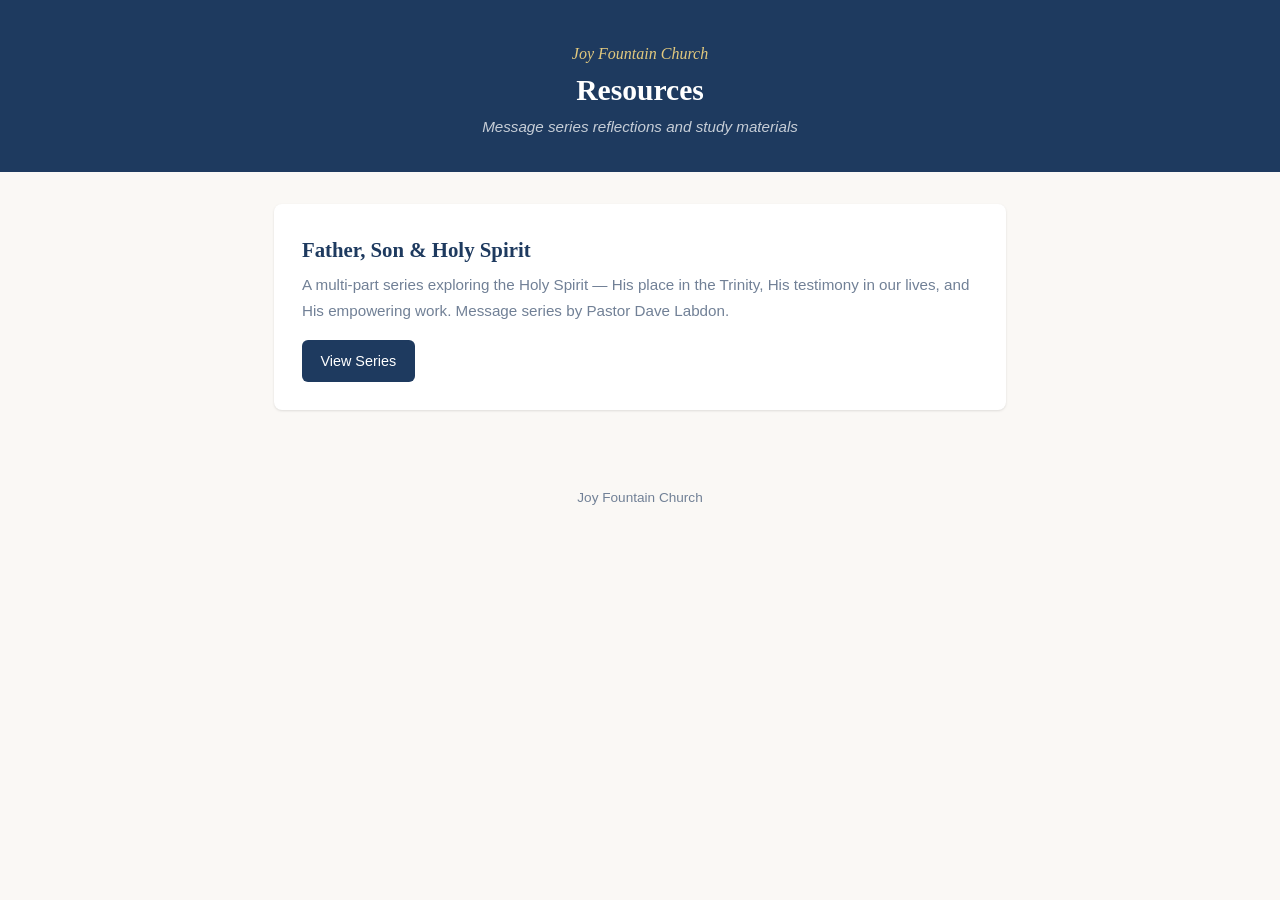
==== index.html @ 9b5f1e60 "Add Holy Spirit series resource pages with interactive forms Static site for Joy Fountain Church res" ====
<!DOCTYPE html>
<html lang="en">
<head>
  <meta charset="UTF-8">
  <meta name="viewport" content="width=device-width, initial-scale=1.0">
  <title>Resources - Joy Fountain Church</title>
  <link rel="stylesheet" href="style.css">
</head>
<body>
  <header class="site-header">
    <p class="church-name">Joy Fountain Church</p>
    <h1>Resources</h1>
    <p class="subtitle">Message series reflections and study materials</p>
  </header>

  <div class="container">
    <div class="card">
      <h2>Father, Son &amp; Holy Spirit</h2>
      <p class="card-desc">A multi-part series exploring the Holy Spirit &mdash; His place in the Trinity, His testimony in our lives, and His empowering work. Message series by Pastor Dave Labdon.</p>
      <div class="card-actions">
        <a href="2025-holy-spirit/" class="btn btn-primary">View Series</a>
      </div>
    </div>
  </div>

  <footer class="site-footer">
    Joy Fountain Church
  </footer>
</body>
</html>
---- style.css ----
:root {
  --primary: #1e3a5f;
  --primary-light: #2c5282;
  --accent: #c9a84c;
  --accent-light: #e2c97e;
  --bg: #faf8f5;
  --bg-card: #ffffff;
  --text: #2d3748;
  --text-light: #718096;
  --border: #e2e8f0;
  --input-bg: #edf2f7;
}

*, *::before, *::after {
  margin: 0;
  padding: 0;
  box-sizing: border-box;
}

body {
  font-family: -apple-system, BlinkMacSystemFont, 'Segoe UI', Roboto, sans-serif;
  background: var(--bg);
  color: var(--text);
  line-height: 1.7;
}

/* Header */
.site-header {
  text-align: center;
  padding: 2.5rem 1.5rem 2rem;
  background: var(--primary);
  color: white;
}

.site-header .church-name {
  font-family: Georgia, 'Times New Roman', serif;
  font-style: italic;
  font-size: 1rem;
  color: var(--accent-light);
  margin-bottom: 0.25rem;
}

.site-header h1 {
  font-family: Georgia, 'Times New Roman', serif;
  font-size: 1.85rem;
  font-weight: 700;
  margin-bottom: 0.25rem;
  line-height: 1.3;
}

.site-header .subtitle {
  font-size: 0.95rem;
  color: rgba(255, 255, 255, 0.75);
  font-style: italic;
}

/* Container */
.container {
  max-width: 780px;
  margin: 0 auto;
  padding: 2rem 1.5rem;
}

/* Breadcrumb */
.breadcrumb {
  max-width: 780px;
  margin: 0 auto;
  padding: 0.75rem 1.5rem;
  font-size: 0.9rem;
  color: var(--text-light);
}

.breadcrumb a {
  color: var(--primary-light);
  text-decoration: none;
}

.breadcrumb a:hover {
  text-decoration: underline;
}

/* Cards */
.card {
  background: var(--bg-card);
  border-radius: 8px;
  box-shadow: 0 1px 3px rgba(0, 0, 0, 0.08), 0 1px 2px rgba(0, 0, 0, 0.04);
  padding: 1.75rem;
  margin-bottom: 1.25rem;
}

.card h2 {
  font-family: Georgia, 'Times New Roman', serif;
  color: var(--primary);
  font-size: 1.3rem;
  margin-bottom: 0.35rem;
}

.card .card-desc {
  color: var(--text-light);
  margin-bottom: 1rem;
  font-size: 0.95rem;
}

.card-actions {
  display: flex;
  gap: 0.6rem;
  flex-wrap: wrap;
}

/* Series intro */
.series-intro {
  font-style: italic;
  color: var(--text-light);
  margin-bottom: 2rem;
  border-left: 3px solid var(--accent);
  padding-left: 1rem;
  line-height: 1.8;
}

/* Buttons */
.btn {
  display: inline-flex;
  align-items: center;
  gap: 0.4rem;
  padding: 0.55rem 1.15rem;
  border-radius: 6px;
  font-size: 0.9rem;
  font-weight: 500;
  text-decoration: none;
  border: none;
  cursor: pointer;
  transition: background 0.2s, color 0.2s, border-color 0.2s;
  font-family: inherit;
}

.btn-primary {
  background: var(--primary);
  color: white;
}

.btn-primary:hover {
  background: var(--primary-light);
}

.btn-accent {
  background: var(--accent);
  color: white;
}

.btn-accent:hover {
  background: #b8993f;
}

.btn-outline {
  background: transparent;
  border: 2px solid var(--border);
  color: var(--text);
}

.btn-outline:hover {
  border-color: var(--primary);
  color: var(--primary);
}

.btn:disabled {
  opacity: 0.6;
  cursor: not-allowed;
}

/* Form page styles */
.intro-text {
  font-style: italic;
  color: var(--text-light);
  border-left: 3px solid var(--accent);
  padding-left: 1rem;
  margin-bottom: 2rem;
  line-height: 1.8;
}

.form-section {
  margin-bottom: 2.5rem;
}

.form-section h2 {
  font-family: Georgia, 'Times New Roman', serif;
  color: var(--primary);
  font-size: 1.25rem;
  border-bottom: 2px solid var(--accent);
  padding-bottom: 0.4rem;
  margin-bottom: 1.25rem;
}

.context {
  margin-bottom: 1.25rem;
  color: var(--text-light);
}

.question-group {
  margin-bottom: 1.5rem;
}

.question-group label {
  display: block;
  font-weight: 500;
  margin-bottom: 0.4rem;
  line-height: 1.65;
}

.question-group textarea {
  width: 100%;
  min-height: 110px;
  padding: 0.7rem;
  border: 2px solid var(--border);
  border-radius: 6px;
  font-family: inherit;
  font-size: 0.95rem;
  line-height: 1.6;
  background: var(--input-bg);
  color: var(--text);
  resize: vertical;
  transition: border-color 0.2s, background 0.2s;
}

.question-group textarea:focus {
  outline: none;
  border-color: var(--primary-light);
  background: white;
}

.prayer-box {
  background: var(--input-bg);
  border-left: 4px solid var(--accent);
  padding: 1.25rem 1.5rem;
  font-style: italic;
  border-radius: 0 6px 6px 0;
  margin-bottom: 1rem;
  line-height: 1.8;
}

.form-actions {
  display: flex;
  gap: 0.75rem;
  flex-wrap: wrap;
  padding-top: 1.5rem;
  border-top: 1px solid var(--border);
}

.closing-text {
  text-align: center;
  color: var(--text-light);
  font-style: italic;
  margin-top: 1.5rem;
  font-size: 0.95rem;
}

.response-text {
  white-space: pre-wrap;
  padding: 0.7rem;
  background: var(--input-bg);
  border-radius: 6px;
  min-height: 1.5rem;
  line-height: 1.6;
  font-size: 0.95rem;
}

/* Footer */
.site-footer {
  text-align: center;
  padding: 1.5rem;
  color: var(--text-light);
  font-size: 0.85rem;
}

/* Save indicator */
.save-indicator {
  position: fixed;
  bottom: 1.25rem;
  right: 1.25rem;
  background: var(--primary);
  color: white;
  padding: 0.4rem 0.85rem;
  border-radius: 6px;
  font-size: 0.8rem;
  opacity: 0;
  transition: opacity 0.3s;
  pointer-events: none;
}

.save-indicator.show {
  opacity: 1;
}

/* Print styles */
@media print {
  body { background: white; }
  .site-header { background: none; color: var(--text); padding: 1rem 0; border-bottom: 2px solid var(--primary); }
  .site-header .church-name { color: var(--text-light); }
  .site-header h1 { color: var(--primary); }
  .site-header .subtitle { color: var(--text-light); }
  .form-actions, .breadcrumb, .save-indicator { display: none !important; }
  .question-group textarea { border: 1px solid #ccc; background: white; }
  .card { box-shadow: none; border: 1px solid #ddd; }
  .container { padding: 1rem 0; }
}

/* Responsive */
@media (max-width: 600px) {
  .site-header { padding: 2rem 1rem 1.5rem; }
  .site-header h1 { font-size: 1.4rem; }
  .container { padding: 1.25rem 1rem; }
  .card { padding: 1.25rem; }
  .card-actions { flex-direction: column; }
  .btn { justify-content: center; }
  .form-actions { flex-direction: column; }
}
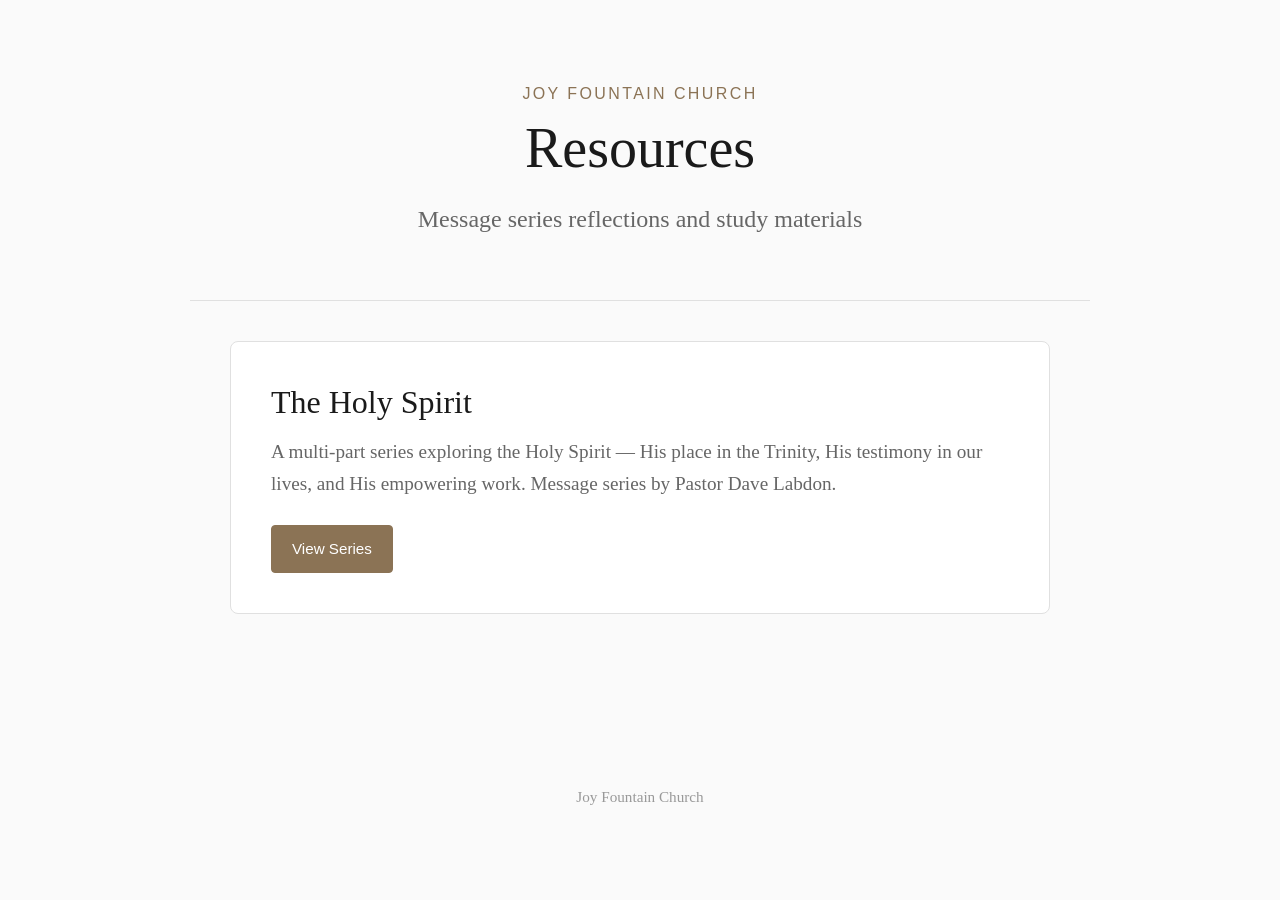
==== commit 47a74e7a: "Rename series to The Holy Spirit and add message videos Embeds YouTube videos at the top of each int" ====
--- a/index.html
+++ b/index.html
@@ -15,7 +15,7 @@
 
   <div class="container">
     <div class="card">
-      <h2>Father, Son &amp; Holy Spirit</h2>
+      <h2>The Holy Spirit</h2>
       <p class="card-desc">A multi-part series exploring the Holy Spirit &mdash; His place in the Trinity, His testimony in our lives, and His empowering work. Message series by Pastor Dave Labdon.</p>
       <div class="card-actions">
         <a href="2025-holy-spirit/" class="btn btn-primary">View Series</a>
--- a/style.css
+++ b/style.css
@@ -1,315 +1,435 @@
-:root {
-  --primary: #1e3a5f;
-  --primary-light: #2c5282;
-  --accent: #c9a84c;
-  --accent-light: #e2c97e;
-  --bg: #faf8f5;
-  --bg-card: #ffffff;
-  --text: #2d3748;
-  --text-light: #718096;
-  --border: #e2e8f0;
-  --input-bg: #edf2f7;
-}
-
-*, *::before, *::after {
-  margin: 0;
-  padding: 0;
-  box-sizing: border-box;
+/* ================================================================
+   JOY FOUNTAIN CHURCH — RESOURCES
+   ================================================================ */
+
+* {
+    margin: 0;
+    padding: 0;
+    box-sizing: border-box;
 }
 
 body {
-  font-family: -apple-system, BlinkMacSystemFont, 'Segoe UI', Roboto, sans-serif;
-  background: var(--bg);
-  color: var(--text);
-  line-height: 1.7;
-}
-
-/* Header */
+    font-family: 'Georgia', 'Times New Roman', serif;
+    background: #fafafa;
+    color: #2c2c2c;
+    line-height: 1.7;
+}
+
+/* ---- Header ---- */
+
 .site-header {
-  text-align: center;
-  padding: 2.5rem 1.5rem 2rem;
-  background: var(--primary);
-  color: white;
+    text-align: center;
+    padding: 80px 40px 60px;
+    max-width: 900px;
+    margin: 0 auto;
+    border-bottom: 1px solid #e0e0e0;
 }
 
 .site-header .church-name {
-  font-family: Georgia, 'Times New Roman', serif;
-  font-style: italic;
-  font-size: 1rem;
-  color: var(--accent-light);
-  margin-bottom: 0.25rem;
+    font-family: 'Arial', sans-serif;
+    font-size: 1em;
+    text-transform: uppercase;
+    letter-spacing: 0.15em;
+    color: #8b7355;
+    margin-bottom: 8px;
 }
 
 .site-header h1 {
-  font-family: Georgia, 'Times New Roman', serif;
-  font-size: 1.85rem;
-  font-weight: 700;
-  margin-bottom: 0.25rem;
-  line-height: 1.3;
+    font-size: 3.5em;
+    font-weight: normal;
+    margin-bottom: 0.3em;
+    color: #1a1a1a;
+    line-height: 1.2;
 }
 
 .site-header .subtitle {
-  font-size: 0.95rem;
-  color: rgba(255, 255, 255, 0.75);
-  font-style: italic;
-}
-
-/* Container */
+    font-size: 1.5em;
+    color: #666;
+    margin-top: 0.5em;
+}
+
+/* ---- Layout ---- */
+
 .container {
-  max-width: 780px;
-  margin: 0 auto;
-  padding: 2rem 1.5rem;
-}
-
-/* Breadcrumb */
+    max-width: 900px;
+    margin: 0 auto;
+    padding: 40px 40px 100px;
+}
+
+/* ---- Breadcrumb ---- */
+
 .breadcrumb {
-  max-width: 780px;
-  margin: 0 auto;
-  padding: 0.75rem 1.5rem;
-  font-size: 0.9rem;
-  color: var(--text-light);
+    max-width: 900px;
+    margin: 0 auto;
+    padding: 20px 40px 0;
+    font-family: 'Arial', sans-serif;
+    font-size: 0.9em;
+    color: #999;
 }
 
 .breadcrumb a {
-  color: var(--primary-light);
-  text-decoration: none;
+    color: #8b7355;
+    text-decoration: none;
+    transition: color 0.2s;
 }
 
 .breadcrumb a:hover {
-  text-decoration: underline;
-}
-
-/* Cards */
+    color: #6b5344;
+    text-decoration: underline;
+}
+
+/* ---- Cards ---- */
+
 .card {
-  background: var(--bg-card);
-  border-radius: 8px;
-  box-shadow: 0 1px 3px rgba(0, 0, 0, 0.08), 0 1px 2px rgba(0, 0, 0, 0.04);
-  padding: 1.75rem;
-  margin-bottom: 1.25rem;
+    border: 1px solid #e0e0e0;
+    border-radius: 8px;
+    padding: 40px;
+    background: #fff;
+    margin-bottom: 30px;
+    transition: border-color 0.2s, box-shadow 0.2s;
+}
+
+.card:hover {
+    border-color: #8b7355;
+    box-shadow: 0 2px 12px rgba(139, 115, 85, 0.1);
 }
 
 .card h2 {
-  font-family: Georgia, 'Times New Roman', serif;
-  color: var(--primary);
-  font-size: 1.3rem;
-  margin-bottom: 0.35rem;
+    font-size: 2em;
+    font-weight: normal;
+    color: #1a1a1a;
+    margin-bottom: 12px;
+    line-height: 1.3;
 }
 
 .card .card-desc {
-  color: var(--text-light);
-  margin-bottom: 1rem;
-  font-size: 0.95rem;
+    font-size: 1.2em;
+    color: #666;
+    margin-bottom: 24px;
+    line-height: 1.7;
 }
 
 .card-actions {
-  display: flex;
-  gap: 0.6rem;
-  flex-wrap: wrap;
-}
-
-/* Series intro */
+    display: flex;
+    gap: 16px;
+    flex-wrap: wrap;
+}
+
+/* ---- Series Intro ---- */
+
 .series-intro {
-  font-style: italic;
-  color: var(--text-light);
-  margin-bottom: 2rem;
-  border-left: 3px solid var(--accent);
-  padding-left: 1rem;
-  line-height: 1.8;
-}
-
-/* Buttons */
+    font-style: italic;
+    background: linear-gradient(135deg, #f5f5f5 0%, #ececec 100%);
+    padding: 30px 35px;
+    border-left: 4px solid #8b7355;
+    margin-bottom: 40px;
+    border-radius: 0 8px 8px 0;
+    font-size: 1.3em;
+    line-height: 1.9;
+    color: #3a3a3a;
+}
+
+/* ---- Buttons ---- */
+
 .btn {
-  display: inline-flex;
-  align-items: center;
-  gap: 0.4rem;
-  padding: 0.55rem 1.15rem;
-  border-radius: 6px;
-  font-size: 0.9rem;
-  font-weight: 500;
-  text-decoration: none;
-  border: none;
-  cursor: pointer;
-  transition: background 0.2s, color 0.2s, border-color 0.2s;
-  font-family: inherit;
+    font-family: 'Arial', sans-serif;
+    font-size: 0.95em;
+    color: #6b5344;
+    text-decoration: none;
+    padding: 10px 20px;
+    border: 1px solid #d0c4b8;
+    border-radius: 4px;
+    background: transparent;
+    cursor: pointer;
+    transition: background 0.2s, color 0.2s, border-color 0.2s;
+    display: inline-flex;
+    align-items: center;
+    gap: 6px;
+}
+
+.btn:hover {
+    background: #8b7355;
+    color: #fff;
+    border-color: #8b7355;
 }
 
 .btn-primary {
-  background: var(--primary);
-  color: white;
+    background: #8b7355;
+    color: #fff;
+    border-color: #8b7355;
 }
 
 .btn-primary:hover {
-  background: var(--primary-light);
+    background: #6b5344;
+    border-color: #6b5344;
 }
 
 .btn-accent {
-  background: var(--accent);
-  color: white;
+    background: #8b7355;
+    color: #fff;
+    border-color: #8b7355;
 }
 
 .btn-accent:hover {
-  background: #b8993f;
+    background: #6b5344;
+    border-color: #6b5344;
 }
 
 .btn-outline {
-  background: transparent;
-  border: 2px solid var(--border);
-  color: var(--text);
+    background: transparent;
+    color: #6b5344;
+    border-color: #d0c4b8;
 }
 
 .btn-outline:hover {
-  border-color: var(--primary);
-  color: var(--primary);
+    background: #8b7355;
+    color: #fff;
+    border-color: #8b7355;
 }
 
 .btn:disabled {
-  opacity: 0.6;
-  cursor: not-allowed;
-}
-
-/* Form page styles */
+    opacity: 0.5;
+    cursor: not-allowed;
+}
+
+/* ---- Video ---- */
+
+.video-container {
+    position: relative;
+    width: 100%;
+    padding-bottom: 56.25%;
+    margin-bottom: 50px;
+    border-radius: 8px;
+    overflow: hidden;
+    background: #000;
+}
+
+.video-container iframe {
+    position: absolute;
+    top: 0;
+    left: 0;
+    width: 100%;
+    height: 100%;
+    border: 0;
+}
+
+/* ---- Form Page Styles ---- */
+
 .intro-text {
-  font-style: italic;
-  color: var(--text-light);
-  border-left: 3px solid var(--accent);
-  padding-left: 1rem;
-  margin-bottom: 2rem;
-  line-height: 1.8;
+    font-style: italic;
+    background: linear-gradient(135deg, #f5f5f5 0%, #ececec 100%);
+    padding: 30px 35px;
+    border-left: 4px solid #8b7355;
+    margin-bottom: 50px;
+    border-radius: 0 8px 8px 0;
+    font-size: 1.3em;
+    line-height: 1.9;
+    color: #3a3a3a;
 }
 
 .form-section {
-  margin-bottom: 2.5rem;
+    margin-bottom: 50px;
 }
 
 .form-section h2 {
-  font-family: Georgia, 'Times New Roman', serif;
-  color: var(--primary);
-  font-size: 1.25rem;
-  border-bottom: 2px solid var(--accent);
-  padding-bottom: 0.4rem;
-  margin-bottom: 1.25rem;
+    font-size: 2em;
+    font-weight: normal;
+    margin-bottom: 30px;
+    color: #333;
+    line-height: 1.3;
+    padding-top: 40px;
+    border-top: 1px solid #e0e0e0;
+}
+
+.form-section:first-of-type h2 {
+    border-top: none;
+    padding-top: 0;
 }
 
 .context {
-  margin-bottom: 1.25rem;
-  color: var(--text-light);
+    font-size: 1.2em;
+    font-style: italic;
+    color: #666;
+    margin-bottom: 30px;
+    line-height: 1.8;
 }
 
 .question-group {
-  margin-bottom: 1.5rem;
+    margin-bottom: 35px;
 }
 
 .question-group label {
-  display: block;
-  font-weight: 500;
-  margin-bottom: 0.4rem;
-  line-height: 1.65;
+    display: block;
+    font-size: 1.2em;
+    color: #3a3a3a;
+    margin-bottom: 12px;
+    line-height: 1.8;
 }
 
 .question-group textarea {
-  width: 100%;
-  min-height: 110px;
-  padding: 0.7rem;
-  border: 2px solid var(--border);
-  border-radius: 6px;
-  font-family: inherit;
-  font-size: 0.95rem;
-  line-height: 1.6;
-  background: var(--input-bg);
-  color: var(--text);
-  resize: vertical;
-  transition: border-color 0.2s, background 0.2s;
+    width: 100%;
+    min-height: 120px;
+    padding: 16px 20px;
+    border: 1px solid #e0e0e0;
+    border-radius: 8px;
+    font-family: 'Georgia', 'Times New Roman', serif;
+    font-size: 1.1em;
+    line-height: 1.8;
+    background: #fff;
+    color: #2c2c2c;
+    resize: vertical;
+    transition: border-color 0.2s, box-shadow 0.2s;
 }
 
 .question-group textarea:focus {
-  outline: none;
-  border-color: var(--primary-light);
-  background: white;
-}
+    outline: none;
+    border-color: #8b7355;
+    box-shadow: 0 0 0 3px rgba(139, 115, 85, 0.1);
+}
+
+/* ---- Prayer Box ---- */
 
 .prayer-box {
-  background: var(--input-bg);
-  border-left: 4px solid var(--accent);
-  padding: 1.25rem 1.5rem;
-  font-style: italic;
-  border-radius: 0 6px 6px 0;
-  margin-bottom: 1rem;
-  line-height: 1.8;
-}
+    font-style: italic;
+    background: linear-gradient(135deg, #f5f5f5 0%, #ececec 100%);
+    padding: 35px 40px;
+    border-left: 4px solid #8b7355;
+    margin-bottom: 30px;
+    border-radius: 0 8px 8px 0;
+    font-size: 1.2em;
+    line-height: 1.9;
+    color: #3a3a3a;
+}
+
+/* ---- Form Actions ---- */
 
 .form-actions {
-  display: flex;
-  gap: 0.75rem;
-  flex-wrap: wrap;
-  padding-top: 1.5rem;
-  border-top: 1px solid var(--border);
-}
+    display: flex;
+    gap: 16px;
+    flex-wrap: wrap;
+    padding-top: 40px;
+    margin-top: 20px;
+    border-top: 1px solid #e0e0e0;
+}
+
+/* ---- Closing Text ---- */
 
 .closing-text {
-  text-align: center;
-  color: var(--text-light);
-  font-style: italic;
-  margin-top: 1.5rem;
-  font-size: 0.95rem;
-}
+    text-align: center;
+    font-style: italic;
+    color: #666;
+    font-size: 1.1em;
+    margin-top: 20px;
+    line-height: 1.7;
+}
+
+/* ---- Response Text (PDF output) ---- */
 
 .response-text {
-  white-space: pre-wrap;
-  padding: 0.7rem;
-  background: var(--input-bg);
-  border-radius: 6px;
-  min-height: 1.5rem;
-  line-height: 1.6;
-  font-size: 0.95rem;
-}
-
-/* Footer */
+    white-space: pre-wrap;
+    padding: 16px 20px;
+    background: #f5f5f5;
+    border: 1px solid #e0e0e0;
+    border-radius: 8px;
+    min-height: 2rem;
+    line-height: 1.8;
+    font-size: 1.1em;
+    font-family: 'Georgia', 'Times New Roman', serif;
+}
+
+/* ---- Footer ---- */
+
 .site-footer {
-  text-align: center;
-  padding: 1.5rem;
-  color: var(--text-light);
-  font-size: 0.85rem;
-}
-
-/* Save indicator */
+    text-align: center;
+    padding: 40px;
+    color: #999;
+    font-size: 0.95em;
+}
+
+/* ---- Save Indicator ---- */
+
 .save-indicator {
-  position: fixed;
-  bottom: 1.25rem;
-  right: 1.25rem;
-  background: var(--primary);
-  color: white;
-  padding: 0.4rem 0.85rem;
-  border-radius: 6px;
-  font-size: 0.8rem;
-  opacity: 0;
-  transition: opacity 0.3s;
-  pointer-events: none;
+    position: fixed;
+    bottom: 20px;
+    right: 20px;
+    background: #8b7355;
+    color: #fff;
+    padding: 8px 16px;
+    border-radius: 4px;
+    font-family: 'Arial', sans-serif;
+    font-size: 0.85em;
+    opacity: 0;
+    transition: opacity 0.3s;
+    pointer-events: none;
 }
 
 .save-indicator.show {
-  opacity: 1;
-}
-
-/* Print styles */
+    opacity: 1;
+}
+
+/* ---- Print ---- */
+
 @media print {
-  body { background: white; }
-  .site-header { background: none; color: var(--text); padding: 1rem 0; border-bottom: 2px solid var(--primary); }
-  .site-header .church-name { color: var(--text-light); }
-  .site-header h1 { color: var(--primary); }
-  .site-header .subtitle { color: var(--text-light); }
-  .form-actions, .breadcrumb, .save-indicator { display: none !important; }
-  .question-group textarea { border: 1px solid #ccc; background: white; }
-  .card { box-shadow: none; border: 1px solid #ddd; }
-  .container { padding: 1rem 0; }
-}
-
-/* Responsive */
-@media (max-width: 600px) {
-  .site-header { padding: 2rem 1rem 1.5rem; }
-  .site-header h1 { font-size: 1.4rem; }
-  .container { padding: 1.25rem 1rem; }
-  .card { padding: 1.25rem; }
-  .card-actions { flex-direction: column; }
-  .btn { justify-content: center; }
-  .form-actions { flex-direction: column; }
-}
+    body { background: white; }
+    .form-actions, .breadcrumb, .save-indicator { display: none !important; }
+    .card { box-shadow: none; }
+    .card:hover { border-color: #e0e0e0; box-shadow: none; }
+}
+
+/* ---- Responsive ---- */
+
+@media (max-width: 768px) {
+    .site-header {
+        padding: 50px 24px 40px;
+    }
+
+    .site-header h1 {
+        font-size: 2.5em;
+    }
+
+    .container {
+        padding: 30px 24px 80px;
+    }
+
+    .breadcrumb {
+        padding: 15px 24px 0;
+    }
+
+    .card {
+        padding: 28px 24px;
+    }
+
+    .card h2 {
+        font-size: 1.6em;
+    }
+
+    .card-actions {
+        flex-direction: column;
+    }
+
+    .btn {
+        text-align: center;
+        justify-content: center;
+    }
+
+    .form-section h2 {
+        font-size: 1.6em;
+        margin-bottom: 25px;
+        padding-top: 30px;
+    }
+
+    .question-group label {
+        font-size: 1.1em;
+    }
+
+    .series-intro,
+    .intro-text,
+    .prayer-box {
+        padding: 25px 20px;
+        font-size: 1.15em;
+    }
+
+    .form-actions {
+        flex-direction: column;
+    }
+}
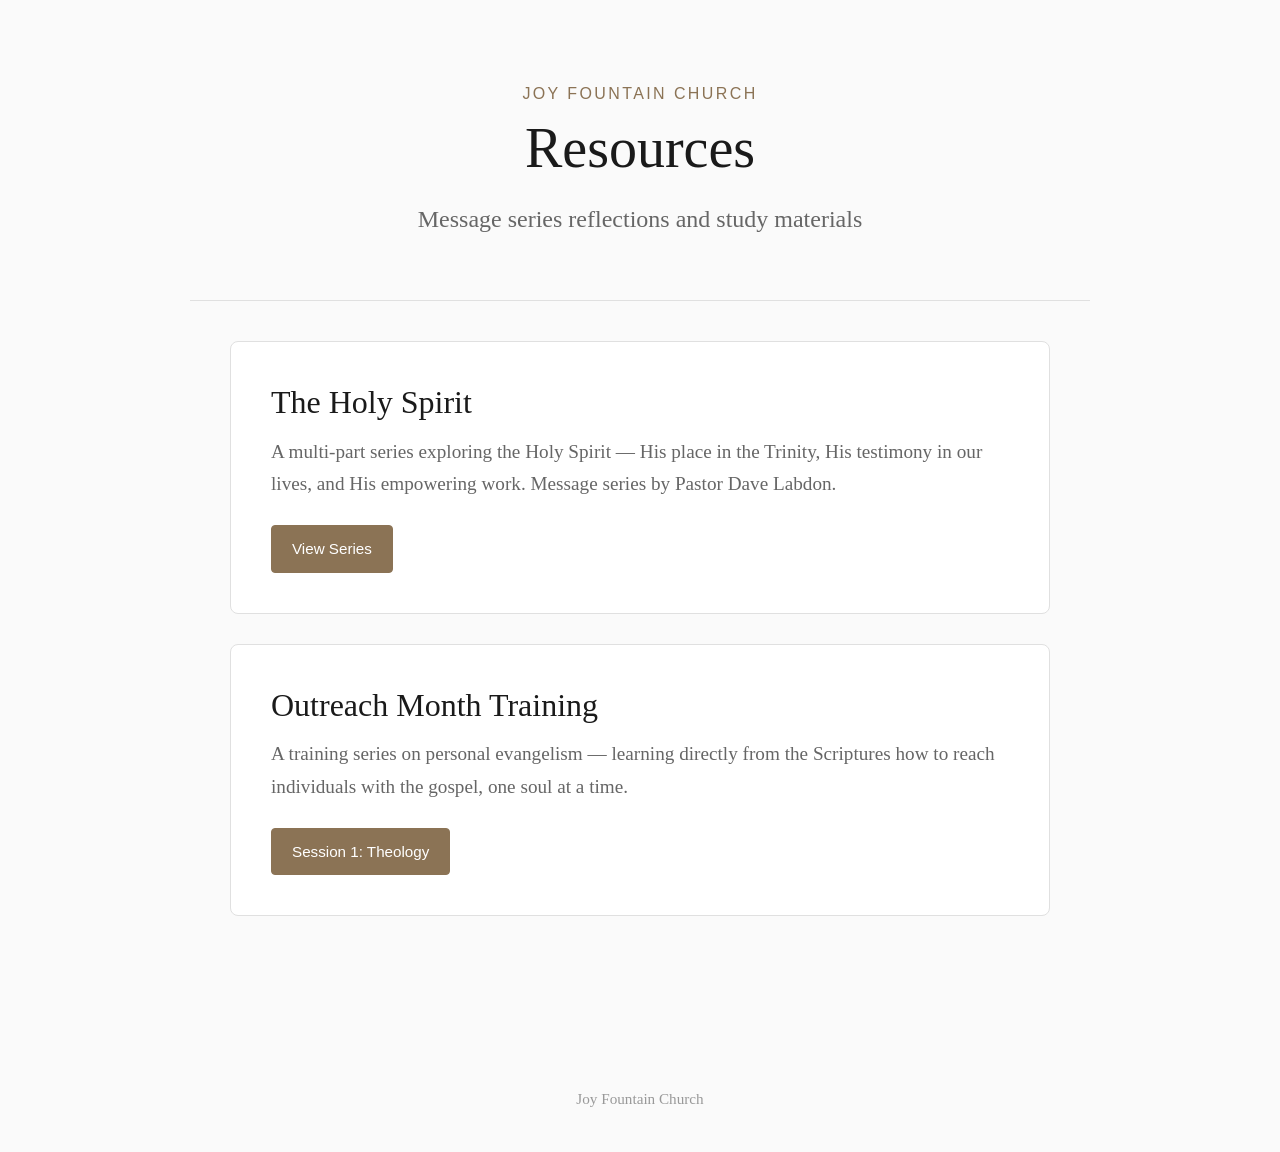
==== commit e60f03d9: "Add Outreach Month Training Session 1: Personal Evangelism (Theology) New self-contained teaching pa" ====
--- a/index.html
+++ b/index.html
@@ -21,6 +21,14 @@
         <a href="2025-holy-spirit/" class="btn btn-primary">View Series</a>
       </div>
     </div>
+
+    <div class="card">
+      <h2>Outreach Month Training</h2>
+      <p class="card-desc">A training series on personal evangelism &mdash; learning directly from the Scriptures how to reach individuals with the gospel, one soul at a time.</p>
+      <div class="card-actions">
+        <a href="outreach-month/session-1.html" class="btn btn-primary">Session 1: Theology</a>
+      </div>
+    </div>
   </div>
 
   <footer class="site-footer">
--- a/style.css
+++ b/style.css
@@ -246,6 +246,17 @@
     padding-top: 0;
 }
 
+.subsection-heading {
+    font-family: 'Arial', sans-serif;
+    font-size: 1em;
+    font-weight: normal;
+    text-transform: uppercase;
+    letter-spacing: 0.15em;
+    color: #8b7355;
+    margin-top: 40px;
+    margin-bottom: 25px;
+}
+
 .context {
     font-size: 1.2em;
     font-style: italic;
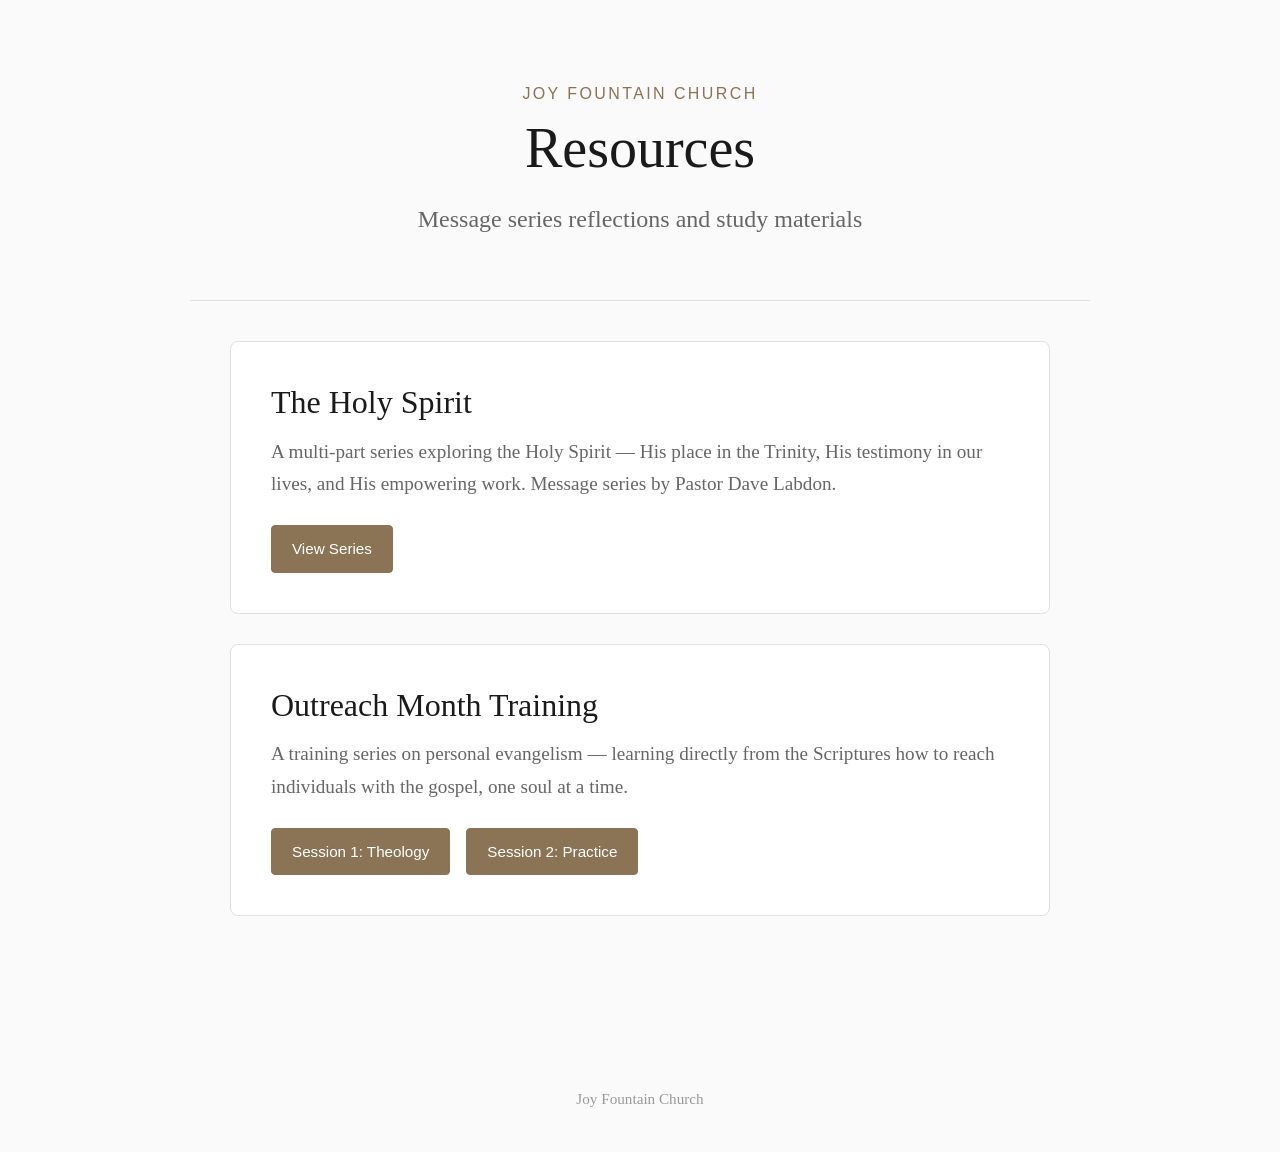
==== commit 8afef418: "Add Outreach Month Training Session 2: How to Win a Soul to Jesus (Practice)" ====
--- a/index.html
+++ b/index.html
@@ -27,6 +27,7 @@
       <p class="card-desc">A training series on personal evangelism &mdash; learning directly from the Scriptures how to reach individuals with the gospel, one soul at a time.</p>
       <div class="card-actions">
         <a href="outreach-month/session-1.html" class="btn btn-primary">Session 1: Theology</a>
+        <a href="outreach-month/session-2.html" class="btn btn-primary">Session 2: Practice</a>
       </div>
     </div>
   </div>
